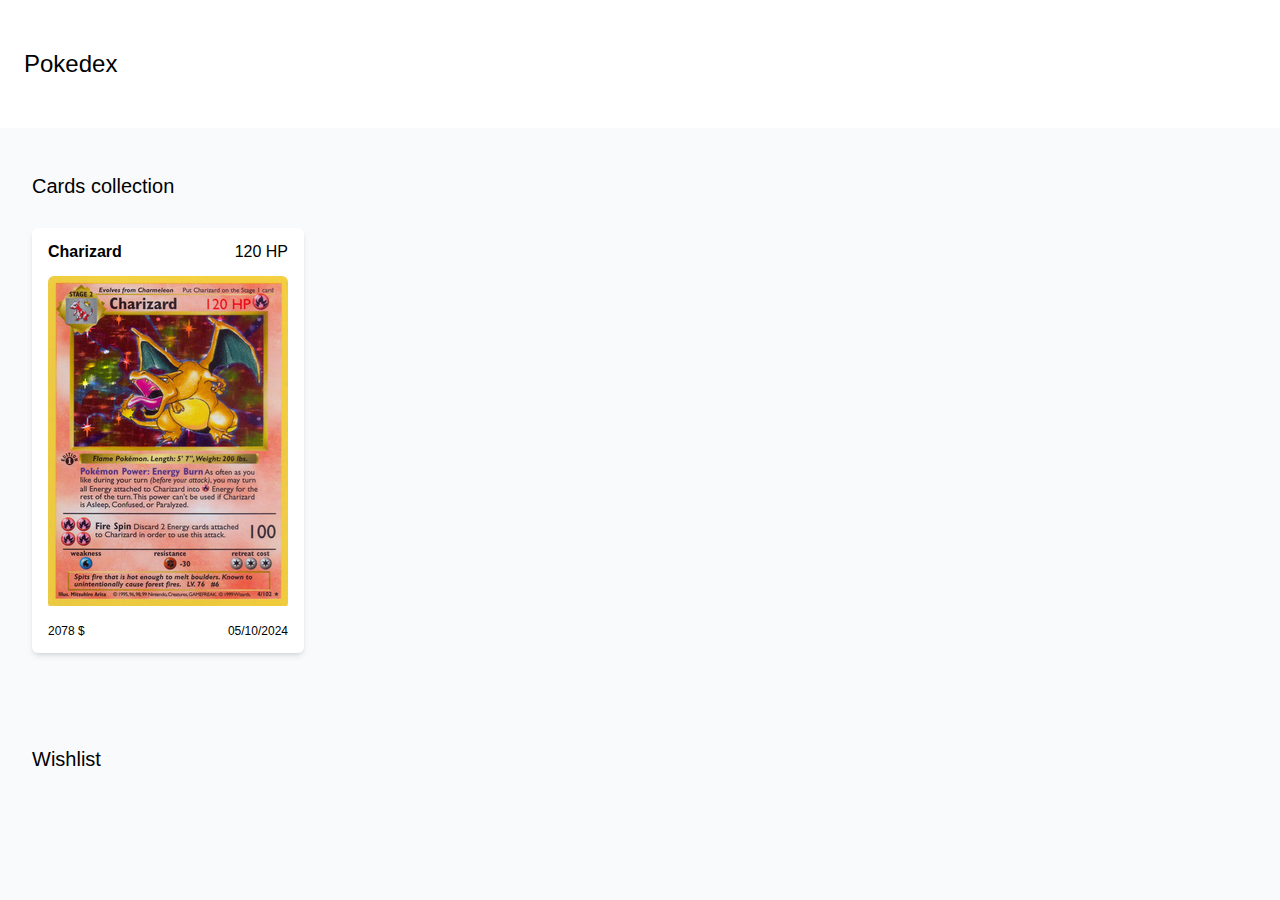
==== index.html @ 09a976ff "chore(pokedex): project setup" ====
<!DOCTYPE html>
<html>
  <head>
    <title>Pokedex</title>
    <link rel="stylesheet" href="./reset.css" />
    <link rel="stylesheet" href="./style.css" />
    <link rel="stylesheet" href="./index.page.css" />
    <link rel="stylesheet" href="./components/card/card.component.css" />
  </head>

  <body>
    <main class="layout">
      <header class="layout__header">
        <h1 class="layout__header__title">Pokedex</h1>
      </header>

      <section class="layout__body">
        <div class="cards-collection">
          <div class="cards-collection__header">
            <h2 class="cards-collection__header__title">Cards collection</h2>
          </div>

          <div class="cards-collection__body">
            <a href="./details.html">
              <div class="card">
                <div class="card__header">
                  <h1 class="card__header__title">Charizard</h1>
                  <p class="card__header__subtitle">120 HP</p>
                </div>
                <div class="card__body">
                  <div class="card__body__illustration">
                    <img src="./assets/images/charizard.png" />
                  </div>
                </div>
                <div class="card__footer">
                  <div class="card__footer__prices-information">
                    <p class="card__footer__prices-information__average-price">2078 $</p>
                    <p class="card__footer__prices-information__updated-date">05/10/2024</p>
                  </div>
                </div>
              </div>
            </a>
          </div>
        </div>

        <div class="wishlist">
          <div class="wishlist__header">
            <h2 class="wishlist__header__title">Wishlist</h2>
          </div>

          <div class="wishlist__body"></div>
        </div>
      </section>
    </main>
  </body>
</html>
---- style.css ----
html {
  height: 100%;
}

body {
  font-family: Arial, Helvetica, sans-serif;
  height: 100%;
}

.layout {
  display: flex;
  flex-direction: column;
  width: 100%;
  height: 100%;
  background-color: #f8fafc;
}

.layout__header {
  background-color: white;
  display: flex;
  align-items: center;
  justify-content: space-between;
  height: 6rem;
  padding: 1rem 1.5rem;
}

.layout__header__title {
  font-size: 1.5rem;
  line-height: 2rem;
}

.layout__body {
  max-width: 1536px;
  margin: 0 auto;
  padding: 1rem 0;
  width: 100%;
}
---- index.page.css ----
.cards-collection {
  margin-bottom: 4rem;
}

.cards-collection__header {
  padding: 2rem;
}

.cards-collection__header__title {
  font-size: 1.25rem;
}

.cards-collection__body {
  display: flex;
  flex-wrap: wrap;
  gap: 1rem;
  padding: 0 2rem;
}

.wishlist__header {
  padding: 2rem;
}

.wishlist__header__title {
  font-size: 1.25rem;
}

.wishlist__body {
  display: flex;
  flex-wrap: wrap;
  gap: 1rem;
  padding: 0 2rem;
}
---- components/card/card.component.css ----
.card {
  background-color: #ffffff;
  border-radius: 0.375rem;
  box-shadow: 0 4px 6px -1px rgb(0 0 0 / 0.1), 0 2px 4px -2px rgb(0 0 0 / 0.1);
  box-sizing: border-box;
  display: flex;
  flex-direction: column;
  width: fit-content;
}

.card__header {
  align-items: center;
  display: flex;
  justify-content: space-between;
  padding: 1rem;
}

.card__header__title {
  font-weight: 600;
}

.card__body {
  padding: 0 1rem;
}

.card__body__illustration {
  border-radius: 0.375rem;
  overflow: hidden;
}

.card__footer {
  padding: 1rem;
}

.card__footer__prices-information {
  display: flex;
  justify-content: space-between;
  font-size: 0.75rem;
}
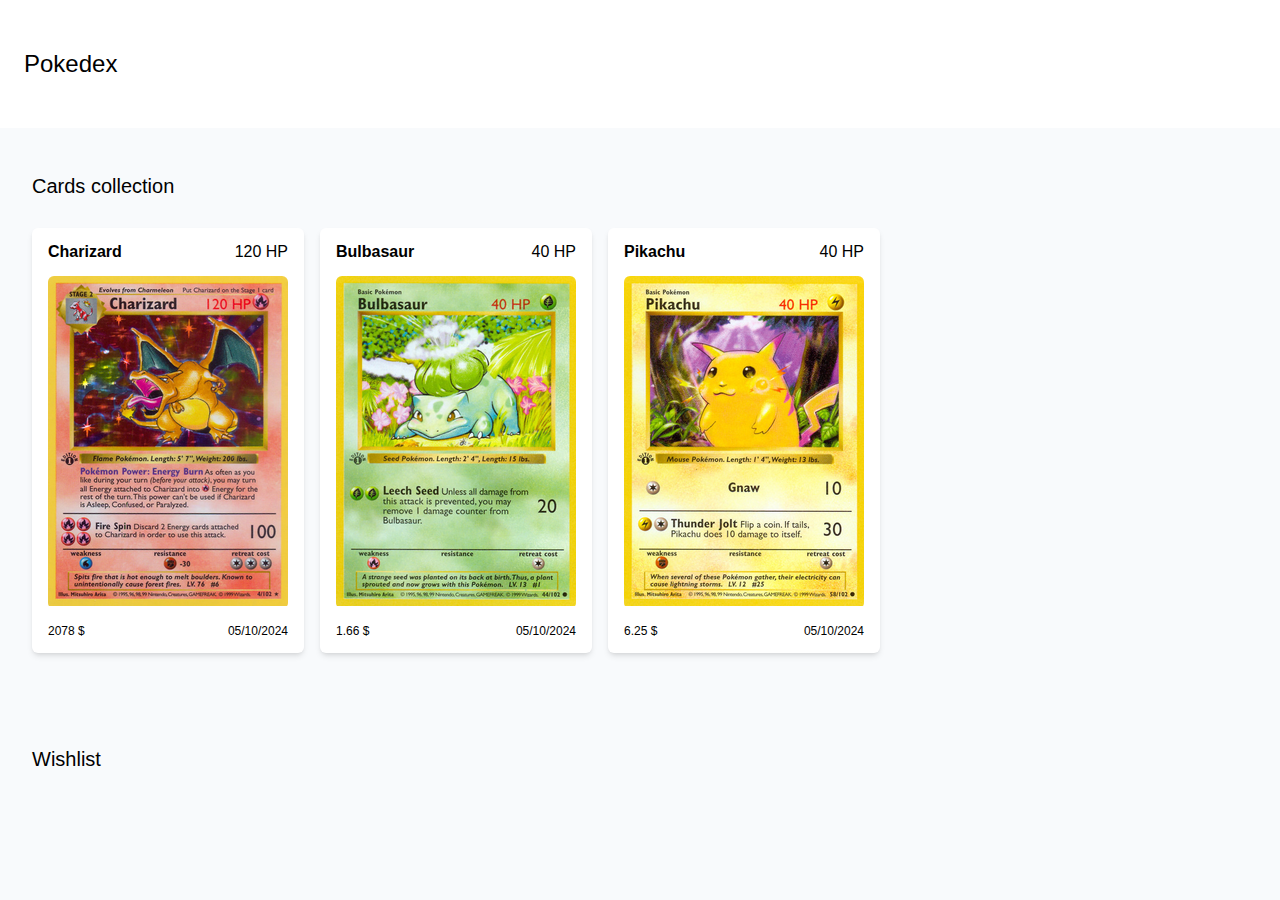
==== commit 4cc4276f: "feat(details): add details page for each pokemon" ====
--- a/index.html
+++ b/index.html
@@ -2,10 +2,13 @@
 <html>
   <head>
     <title>Pokedex</title>
+
     <link rel="stylesheet" href="./reset.css" />
     <link rel="stylesheet" href="./style.css" />
     <link rel="stylesheet" href="./index.page.css" />
     <link rel="stylesheet" href="./components/card/card.component.css" />
+
+    <script type="text/javascript" src="./components/card/card.component.js" async></script>
   </head>
 
   <body>
@@ -21,25 +24,33 @@
           </div>
 
           <div class="cards-collection__body">
-            <a href="./details.html">
-              <div class="card">
-                <div class="card__header">
-                  <h1 class="card__header__title">Charizard</h1>
-                  <p class="card__header__subtitle">120 HP</p>
-                </div>
-                <div class="card__body">
-                  <div class="card__body__illustration">
-                    <img src="./assets/images/charizard.png" />
-                  </div>
-                </div>
-                <div class="card__footer">
-                  <div class="card__footer__prices-information">
-                    <p class="card__footer__prices-information__average-price">2078 $</p>
-                    <p class="card__footer__prices-information__updated-date">05/10/2024</p>
-                  </div>
-                </div>
-              </div>
-            </a>
+            <pokemon-card
+              name="Charizard"
+              to="./details-charizard.html"
+              is-link="true"
+              hp="120"
+              image="./assets/images/charizard.png"
+              price="2078 $"
+              updated-date="05/10/2024"
+            ></pokemon-card>
+            <pokemon-card
+              name="Bulbasaur"
+              to="./details-bulbasaur.html"
+              is-link="true"
+              hp="40"
+              image="./assets/images/bulbasaur.png"
+              price="1.66 $"
+              updated-date="05/10/2024"
+            ></pokemon-card>
+            <pokemon-card
+              name="Pikachu"
+              to="./details-pikachu.html"
+              is-link="true"
+              hp="40"
+              image="./assets/images/pikachu.png"
+              price="6.25 $"
+              updated-date="05/10/2024"
+            ></pokemon-card>
           </div>
         </div>
 
